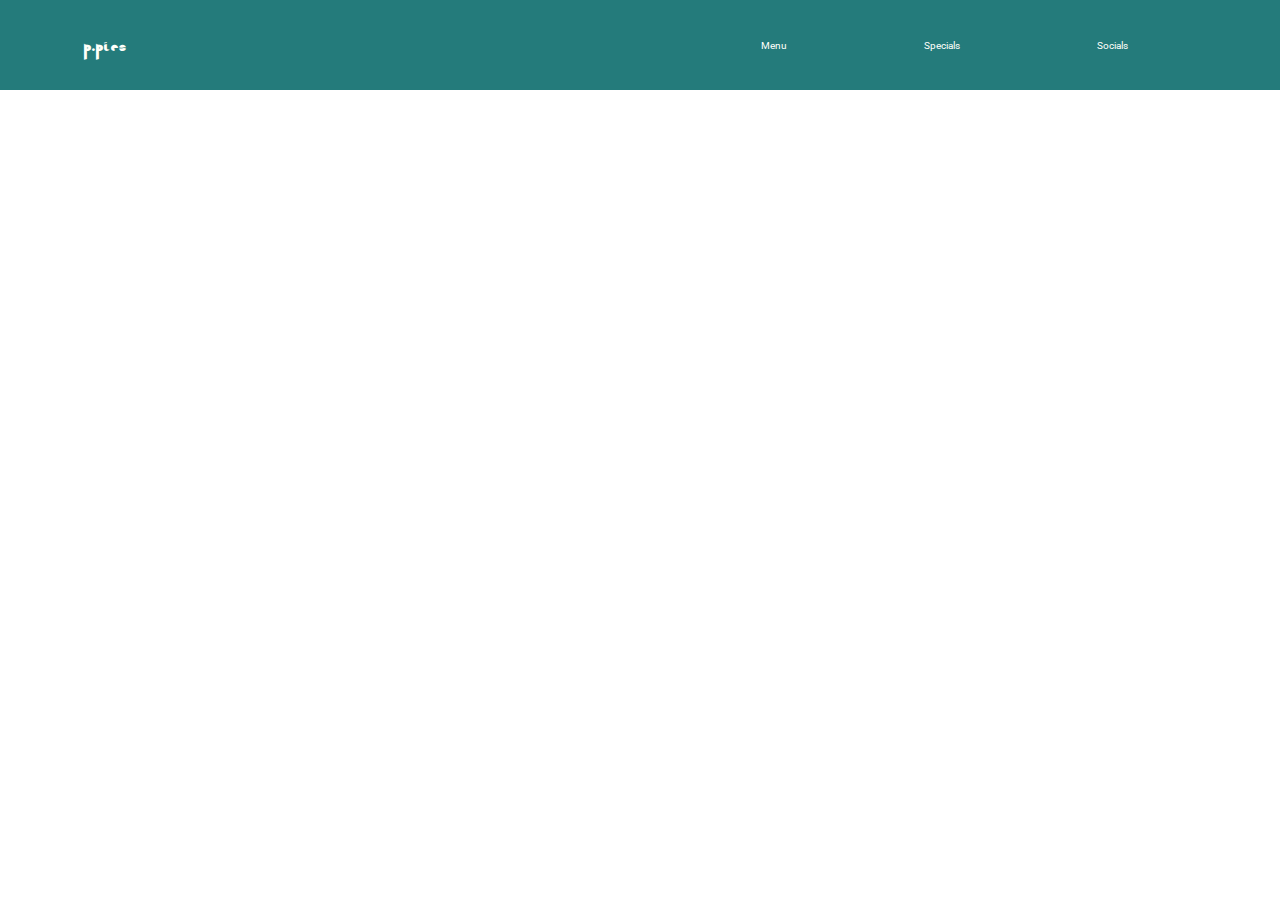
==== SCHW4/index.html @ de07442c "the start of solution for homework week 4" ====
<!DOCTYPE html>
<html lang="en">

<head>
    <meta charset="UTF-8">
    <meta http-equiv="X-UA-Compatible" content="IE=edge">
    <meta name="viewport" content="width=device-width, initial-scale=1.0">
    <link href="https://fonts.googleapis.com/css2?family=Qahiri&family=Roboto:ital,wght@0,100;0,300;0,400;0,500;0,700;0,900;1,100;1,300;1,400;1,500;1,700;1,900&display=swap" rel="stylesheet">
    <link rel="stylesheet" href="./styles.css">
    <title>P.pies | Generation defining</title>
</head>

<body>
    <header class="main-header">
        <nav>
            <h1 id="logo"><a href="#home">P.pies</a></h1>
            <ul>

                <li><a href="#menu">Menu</a></li>
                <li><a href="#specials">Specials</a></li>
                <li><a href="#socials">Socials</a></li>
            </ul>
        </nav>
    </header>

    <main>
        <section id="menu">
            <header class="menu-header"></header>
        </section>
        <section id="specials">
            <header class="specials-header"></header>
        </section>
        <section id="socials">
            <header class="socials-header"></header>
        </section>
    </main>
    <footer></footer>
    <script src="./index.js"></script>
</body>

</html>
---- SCHW4/styles.css ----
/* Global selectors */

* {
    box-sizing: border-box;
    margin: 0;
    padding: 0;
}

html {
    font-size: 62.5%;
    scroll-behavior: smooth;
}

body {
    font-family: 'Roboto', sans-serif;
}

h1 {
    font-size: 2.6rem;
}

h2 {
    font-size: 4.8rem;
}

h3 {
    font-size: 3rem;
}

h4,
h5 {
    font-size: 2.8rem;
}

a {
    color: #fffffa;
    text-decoration: none;
}


/* Nav bar */

.main-header {
    background: #247b7b;
    color: #fff;
    position: sticky;
    top: 0px;
    z-index: 3;
}

nav {
    display: flex;
    width: 90%;
    margin: auto;
    padding: 2rem;
    min-height: 10vh;
    align-items: center;
    flex-wrap: wrap;
}

nav ul {
    display: flex;
    flex: 1 1 40rem;
    justify-content: space-around;
    align-items: center;
    list-style: none;
}

#logo {
    flex: 2 1 40rem;
    font-family: 'Qahiri', sans-serif;
    font-weight: 400;
}
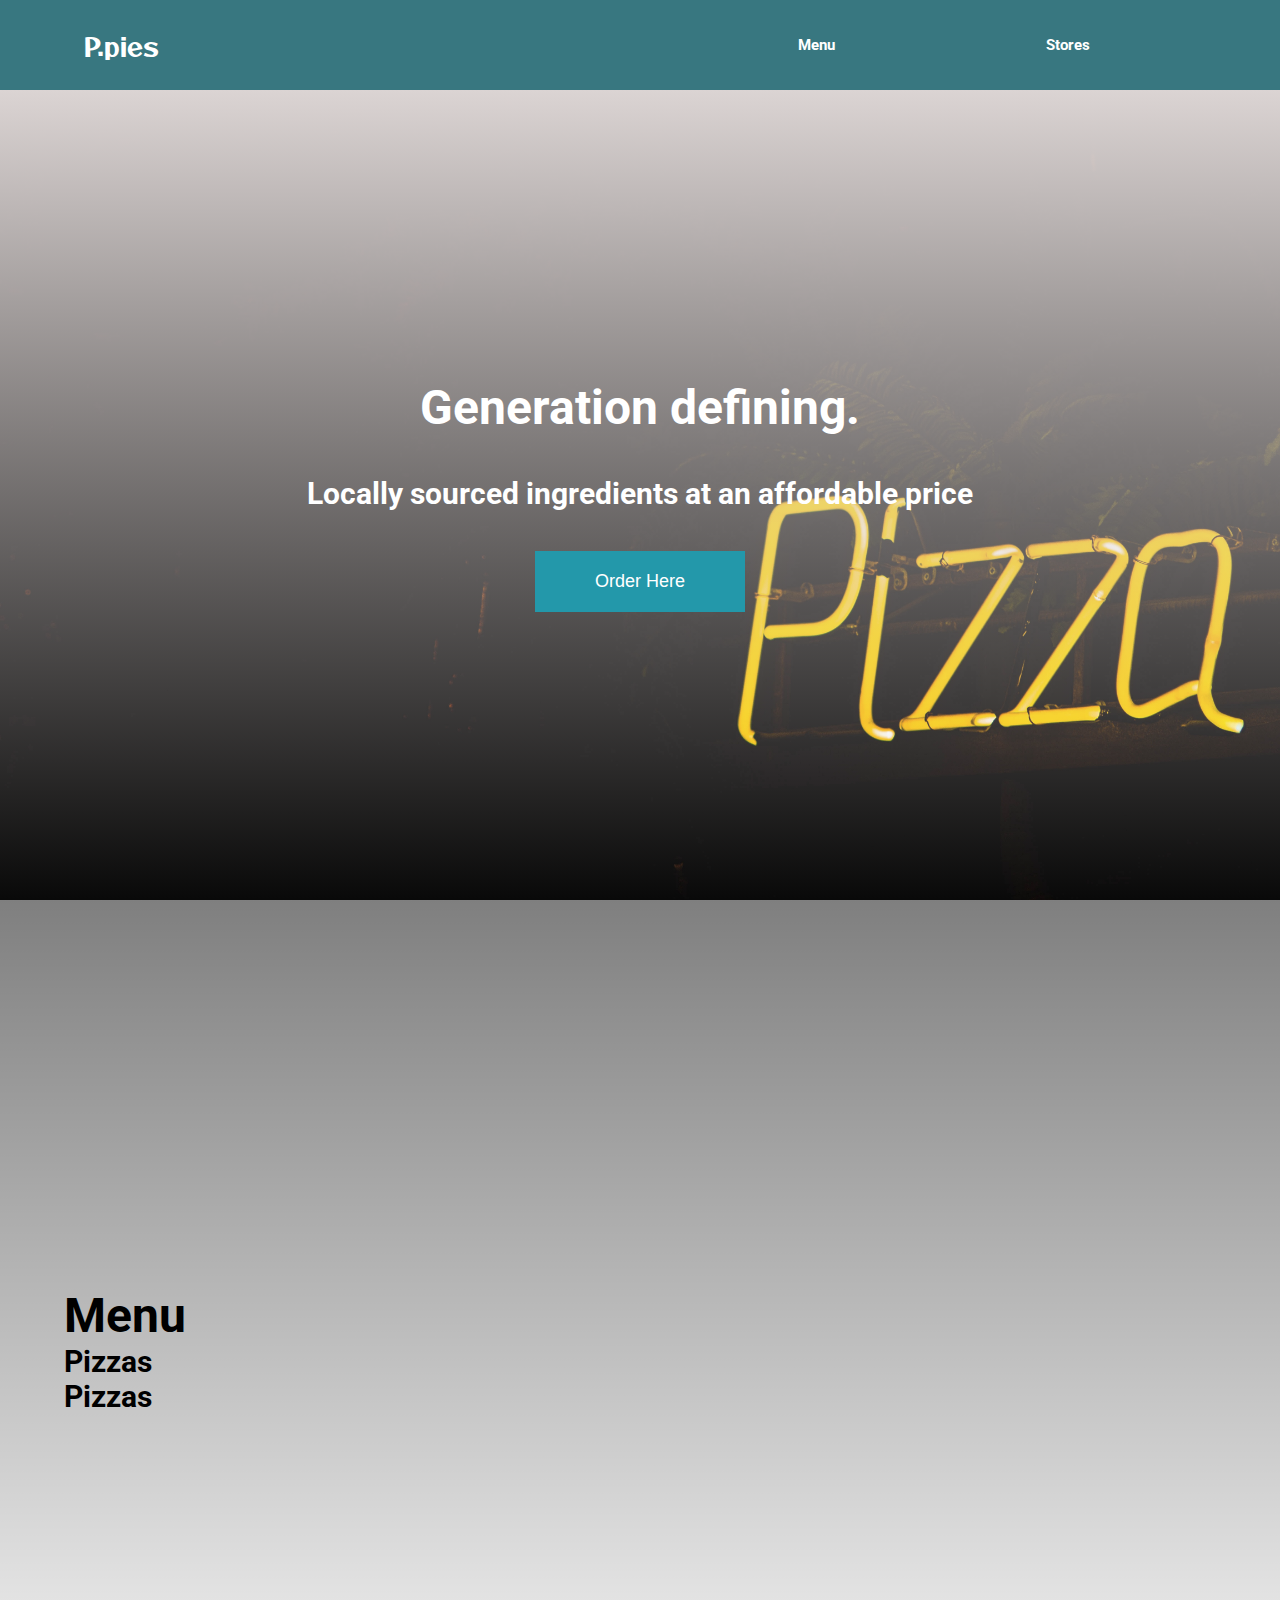
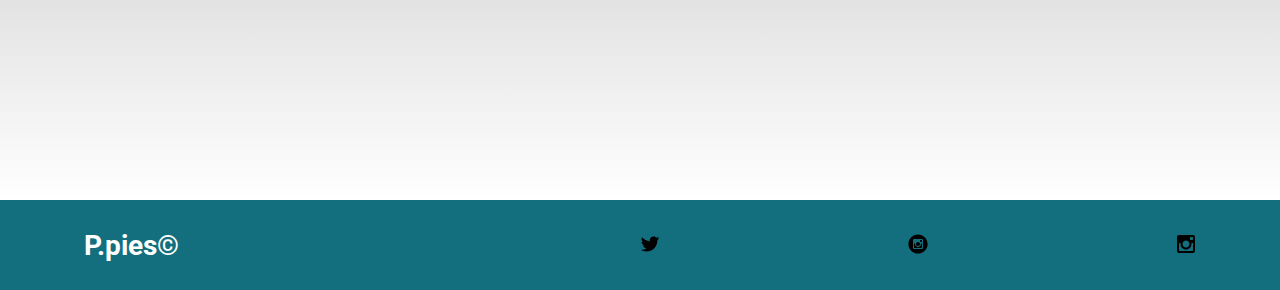
==== commit 9146064f: "adding finshed homework for week 2, and updates for week 4 hw" ====
--- a/SCHW4/index.html
+++ b/SCHW4/index.html
@@ -4,8 +4,7 @@
 <head>
     <meta charset="UTF-8">
     <meta http-equiv="X-UA-Compatible" content="IE=edge">
-    <meta name="viewport" content="width=device-width, initial-scale=1.0">
-    <link href="https://fonts.googleapis.com/css2?family=Qahiri&family=Roboto:ital,wght@0,100;0,300;0,400;0,500;0,700;0,900;1,100;1,300;1,400;1,500;1,700;1,900&display=swap" rel="stylesheet">
+    <link href="https://fonts.googleapis.com/css2?family=Otomanopee+One&family=Roboto:ital,wght@0,100;0,300;0,400;0,500;0,700;0,900;1,100;1,300;1,400;1,500;1,700;1,900&display=swap" rel="stylesheet">
     <link rel="stylesheet" href="./styles.css">
     <title>P.pies | Generation defining</title>
 </head>
@@ -17,24 +16,50 @@
             <ul>
 
                 <li><a href="#menu">Menu</a></li>
-                <li><a href="#specials">Specials</a></li>
-                <li><a href="#socials">Socials</a></li>
+                <li><a href="#stories">Stores</a></li>
             </ul>
         </nav>
     </header>
 
     <main>
+        <section class="hero">
+            <h2>Generation defining.</h2>
+            <h3>Locally sourced ingredients at an affordable price</h3>
+            <button>Order Here</button>
+        </section>
+
         <section id="menu">
-            <header class="menu-header"></header>
+            <header class="menu-header">
+                <div class="menu">
+                    <h2>Menu</h2>
+                    <h3>Pizzas</h3>
+                    <h3>Pizzas</h3>
+                    <ul>
+                    </ul>
+                </div>
+            </header>
         </section>
-        <section id="specials">
-            <header class="specials-header"></header>
-        </section>
-        <section id="socials">
-            <header class="socials-header"></header>
+
+        <section id="stories">
+            <header class="stories-header"></header>
         </section>
     </main>
-    <footer></footer>
+    <footer>
+        <div class="footer-wrapper">
+            <h5><a href="#home">P.pies</a>&copy;</h5>
+            <ul>
+                <li>
+                    <a href="#" title="twitter-social-media"><img src="./icons/twitter.svg" alt="twitter-social-media"></a>
+                </li>
+                <li>
+                    <a href="#" title="instagram-social-media"><img src="./icons/instagram-with-circle.svg" alt="instagram-social-media"></a>
+                </li>
+                <li>
+                    <a href="#" title="instagram-social-media"><img src="./icons/instagram.svg" alt="instagram-social-media"></a>
+                </li>
+            </ul>
+        </div>
+    </footer>
     <script src="./index.js"></script>
 </body>
 
--- a/SCHW4/styles.css
+++ b/SCHW4/styles.css
@@ -33,16 +33,34 @@
 }
 
 a {
-    color: #fffffa;
+    color: #ffff;
     text-decoration: none;
+}
+
+button {
+    padding: 2rem 6rem;
+    background: #2398aa;
+    border: none;
+    color: #fff;
+    font-size: 1.8rem;
+    cursor: pointer;
+    transition: background 0.5s ease-in-out;
+}
+
+button:hover {
+    background: #0f4c55;
+}
+
+button:focus {
+    background: #141e29;
 }
 
 
 /* Nav bar */
 
 .main-header {
-    background: #247b7b;
-    color: #fff;
+    background: #387780;
+    color: rgba(22, 18, 18, 0.63);
     position: sticky;
     top: 0px;
     z-index: 3;
@@ -64,10 +82,83 @@
     justify-content: space-around;
     align-items: center;
     list-style: none;
+    font-weight: 700;
+    font-size: 1.5rem;
 }
 
 #logo {
     flex: 2 1 40rem;
-    font-family: 'Qahiri', sans-serif;
-    font-weight: 400;
+    font-family: 'Otomanopee One', sans-serif;
+    font-weight: 300;
+    font-size: -1rem;
+}
+
+.hero {
+    min-height: 90vh;
+    background: linear-gradient(#DBD4D3, transparent), url('./img/nrd-1ZOZyhfSvfs-unsplash.jpg');
+    background-repeat: no-repeat;
+    background-size: cover;
+    background-position: center;
+    color: #fff;
+    display: flex;
+    flex-direction: column;
+    justify-content: center;
+    align-items: center;
+    text-align: center;
+}
+
+.hero h3 {
+    padding: 4rem;
+}
+
+#menu {
+    min-height: 100vh;
+    background: linear-gradient(rgba(0, 0, 0, 0.5), transparent), url("../img/new-york-page.png");
+    background-size: cover;
+    background-position: center;
+    display: flex;
+    align-items: center;
+    position: relative;
+    overflow: hidden;
+}
+
+.menu-header {
+    width: 90%;
+    margin: auto;
+}
+
+.locations-header h2 {
+    padding: 1rem 0rem;
+    text-decoration: underline;
+    text-decoration-thickness: 0.5rem;
+}
+
+
+/* footer section */
+
+footer {
+    color: white;
+    background: #136f7e;
+}
+
+.footer-wrapper {
+    display: flex;
+    padding: 2rem;
+    width: 90%;
+    margin: auto;
+    align-items: center;
+    min-height: 10vh;
+    flex-wrap: wrap;
+}
+
+footer h5 {
+    flex: 1 1 40rem;
+}
+
+footer ul {
+    display: flex;
+    list-style: none;
+    flex: 1 1 40rem;
+    justify-content: space-between;
+    align-items: center;
 }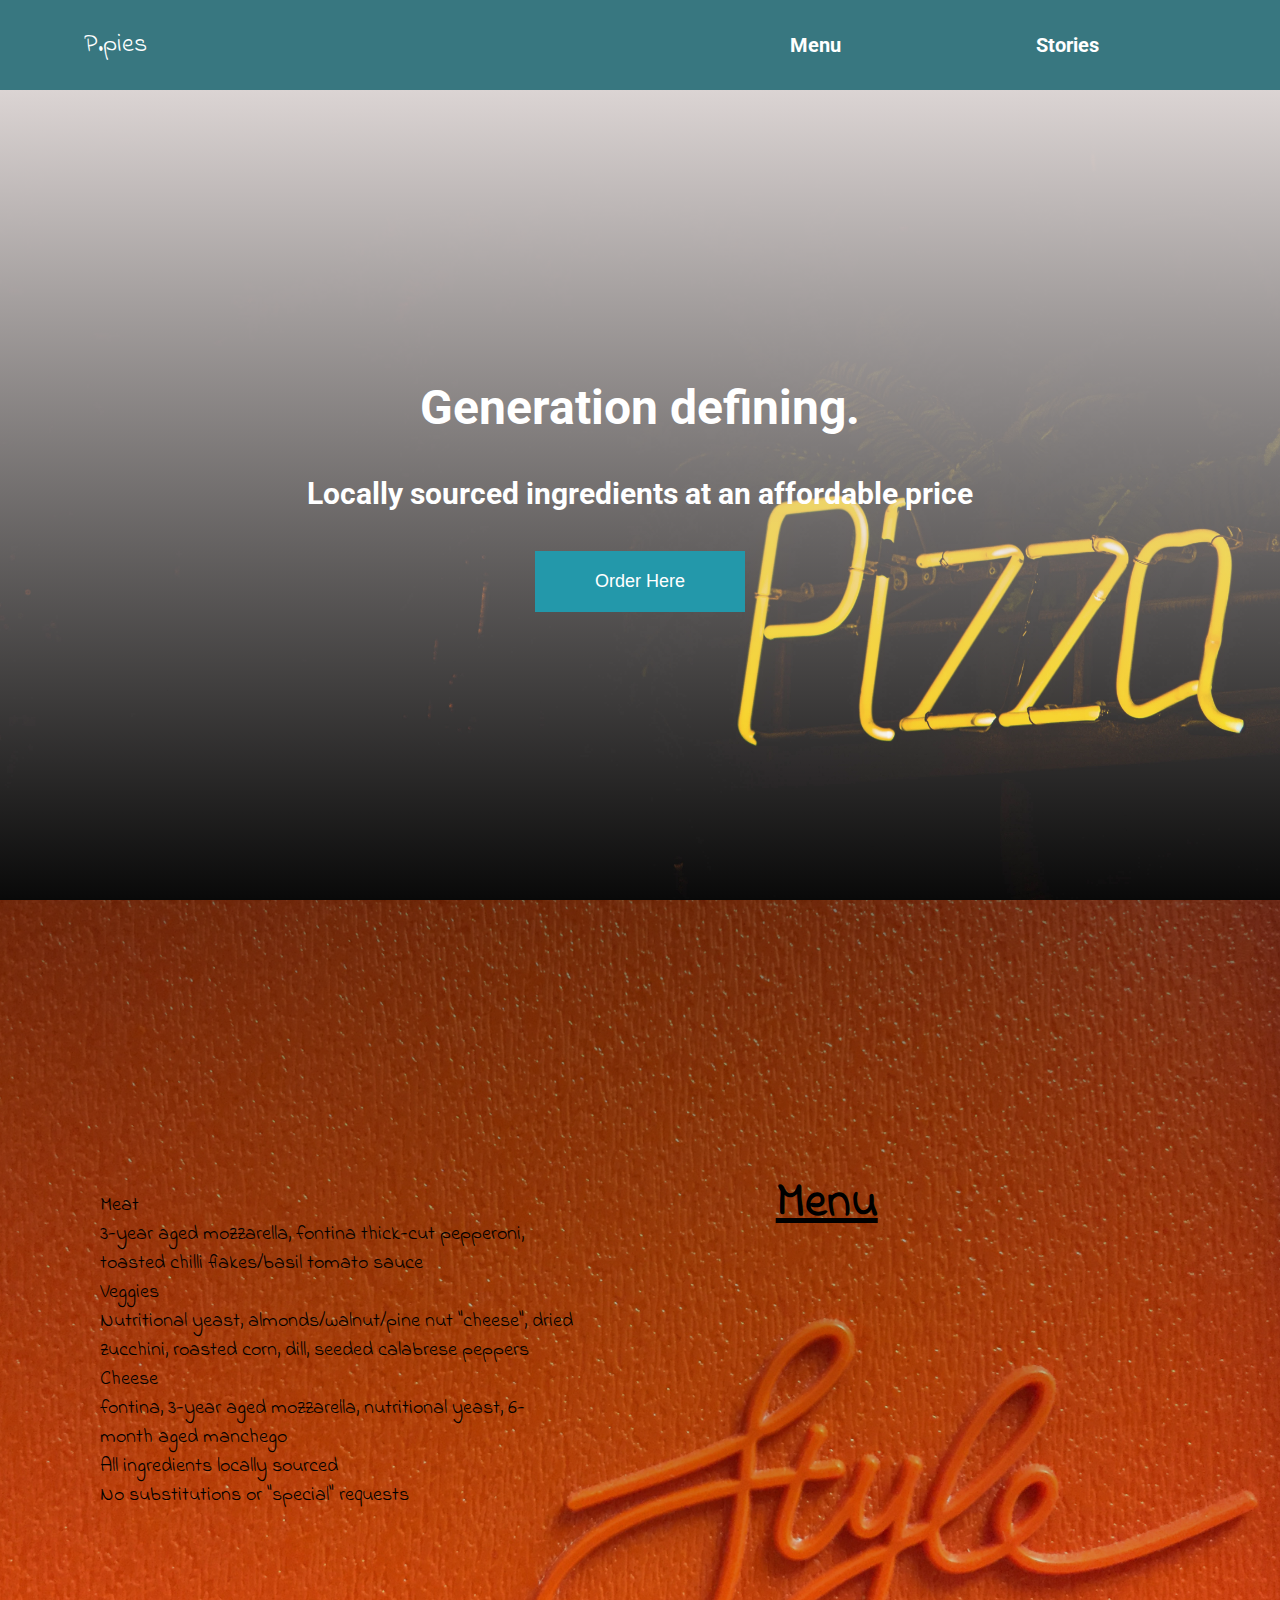
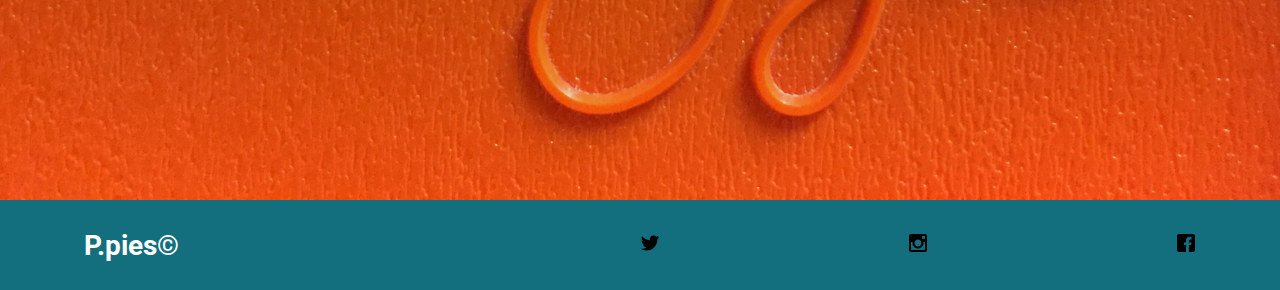
==== commit c092a13e: "completed hw for week 4" ====
--- a/SCHW4/index.html
+++ b/SCHW4/index.html
@@ -3,8 +3,7 @@
 
 <head>
     <meta charset="UTF-8">
-    <meta http-equiv="X-UA-Compatible" content="IE=edge">
-    <link href="https://fonts.googleapis.com/css2?family=Otomanopee+One&family=Roboto:ital,wght@0,100;0,300;0,400;0,500;0,700;0,900;1,100;1,300;1,400;1,500;1,700;1,900&display=swap" rel="stylesheet">
+    <link href="https://fonts.googleapis.com/css2?family=Indie+Flower&family=Roboto:ital,wght@0,100;0,300;0,400;0,500;0,700;0,900;1,100;1,300;1,400;1,500;1,700;1,900&display=swap" rel="stylesheet">
     <link rel="stylesheet" href="./styles.css">
     <title>P.pies | Generation defining</title>
 </head>
@@ -12,11 +11,11 @@
 <body>
     <header class="main-header">
         <nav>
-            <h1 id="logo"><a href="#home">P.pies</a></h1>
+            <h1 id="logo"><a class="pies" href="#">P.pies</a></h1>
             <ul>
 
                 <li><a href="#menu">Menu</a></li>
-                <li><a href="#stories">Stores</a></li>
+                <li><a href="#stories">Stories</a></li>
             </ul>
         </nav>
     </header>
@@ -29,14 +28,18 @@
         </section>
 
         <section id="menu">
+            <div class="menu">
+                <ul>Meat</ul>
+                <li>3-year aged mozzarella, fontina thick-cut pepperoni, toasted chilli flakes/basil tomato sauce</li>
+                <ul>Veggies</ul>
+                <li>Nutritional yeast, almonds/walnut/pine nut "cheese", dried zucchini, roasted corn, dill, seeded calabrese peppers</li>
+                <ul>Cheese</ul>
+                <li>fontina, 3-year aged mozzarella, nutritional yeast, 6-month aged manchego </li>
+                <p>All ingredients locally sourced</p>
+                <p>No substitutions or "special" requests</p>
+            </div>
             <header class="menu-header">
-                <div class="menu">
-                    <h2>Menu</h2>
-                    <h3>Pizzas</h3>
-                    <h3>Pizzas</h3>
-                    <ul>
-                    </ul>
-                </div>
+                <h2>Menu</h2>
             </header>
         </section>
 
@@ -46,16 +49,16 @@
     </main>
     <footer>
         <div class="footer-wrapper">
-            <h5><a href="#home">P.pies</a>&copy;</h5>
+            <h5><a class="pies" href="#">P.pies</a>&copy;</h5>
             <ul>
                 <li>
-                    <a href="#" title="twitter-social-media"><img src="./icons/twitter.svg" alt="twitter-social-media"></a>
+                    <a href="https://twitter.com/home" title="twitter-social-media"><img src="./icons/twitter.svg" alt="twitter-social-media"></a>
                 </li>
                 <li>
-                    <a href="#" title="instagram-social-media"><img src="./icons/instagram-with-circle.svg" alt="instagram-social-media"></a>
+                    <a href="https://www.instagram.com/" title="instagram-social-media"><img src="./icons/instagram.svg" alt="instagram-social-media"></a>
                 </li>
                 <li>
-                    <a href="#" title="instagram-social-media"><img src="./icons/instagram.svg" alt="instagram-social-media"></a>
+                    <a href="https://www.facebook.com/P.pies613" title="facebook-social-media"><img src="./icons/facebook.svg" alt="facebook-social-media"></a>
                 </li>
             </ul>
         </div>
--- a/SCHW4/styles.css
+++ b/SCHW4/styles.css
@@ -17,6 +17,15 @@
 
 h1 {
     font-size: 2.6rem;
+}
+
+li,
+ul,
+button,
+label,
+input,
+p {
+    font-size: 2rem;
 }
 
 h2 {
@@ -88,7 +97,7 @@
 
 #logo {
     flex: 2 1 40rem;
-    font-family: 'Otomanopee One', sans-serif;
+    font-family: 'Indie Flower', cursive;
     font-weight: 300;
     font-size: -1rem;
 }
@@ -113,7 +122,7 @@
 
 #menu {
     min-height: 100vh;
-    background: linear-gradient(rgba(0, 0, 0, 0.5), transparent), url("../img/new-york-page.png");
+    background: linear-gradient(rgba(0, 0, 0, 0.5), transparent), url("./img/marcus-ganahl-W5qgKZj-qnk-unsplash.jpg");
     background-size: cover;
     background-position: center;
     display: flex;
@@ -122,15 +131,23 @@
     overflow: hidden;
 }
 
+.menu {
+    font-family: 'Indie Flower', cursive;
+    list-style: none;
+    padding: 1rem 10rem;
+    font-size: 20rem;
+}
+
 .menu-header {
     width: 90%;
     margin: auto;
 }
 
-.locations-header h2 {
-    padding: 1rem 0rem;
+.menu-header h2 {
+    padding: 0rem 10rem 29.5rem 10rem;
     text-decoration: underline;
     text-decoration-thickness: 0.5rem;
+    font-family: 'Indie Flower', cursive;
 }
 
 
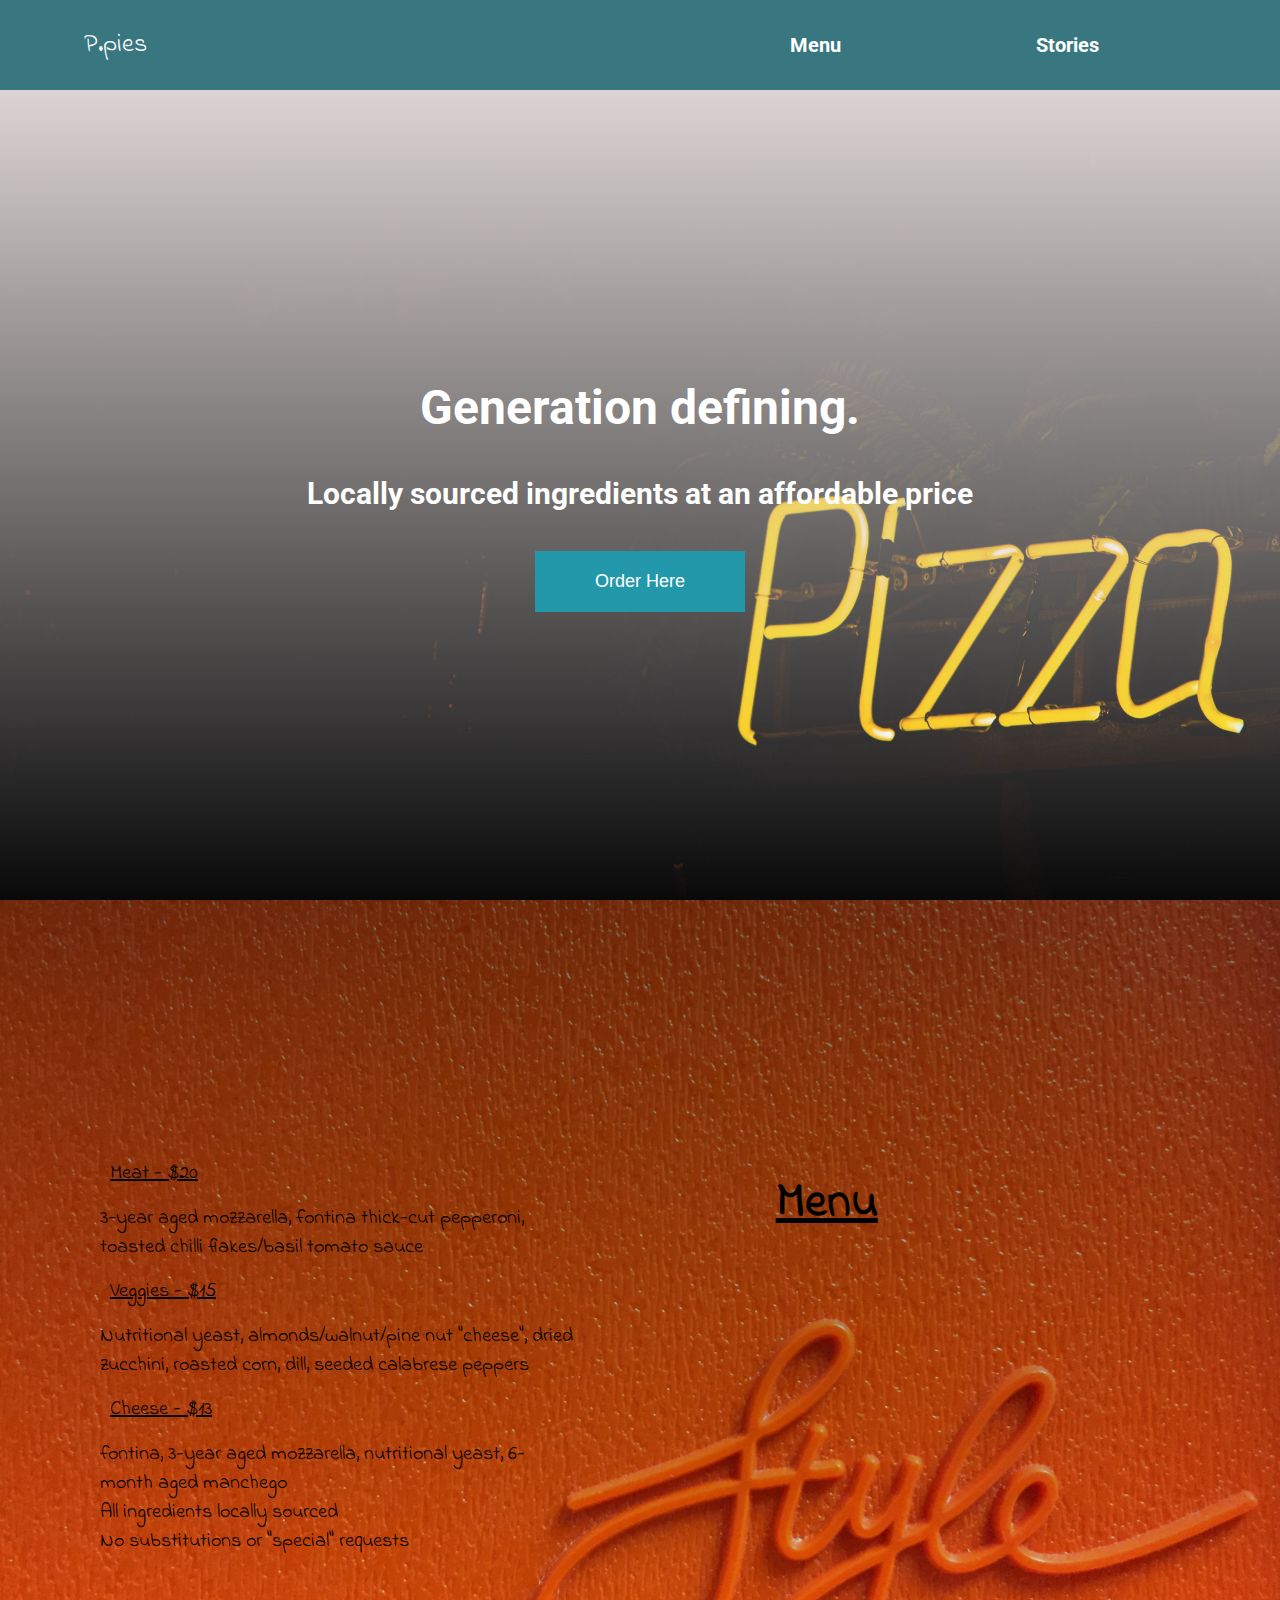
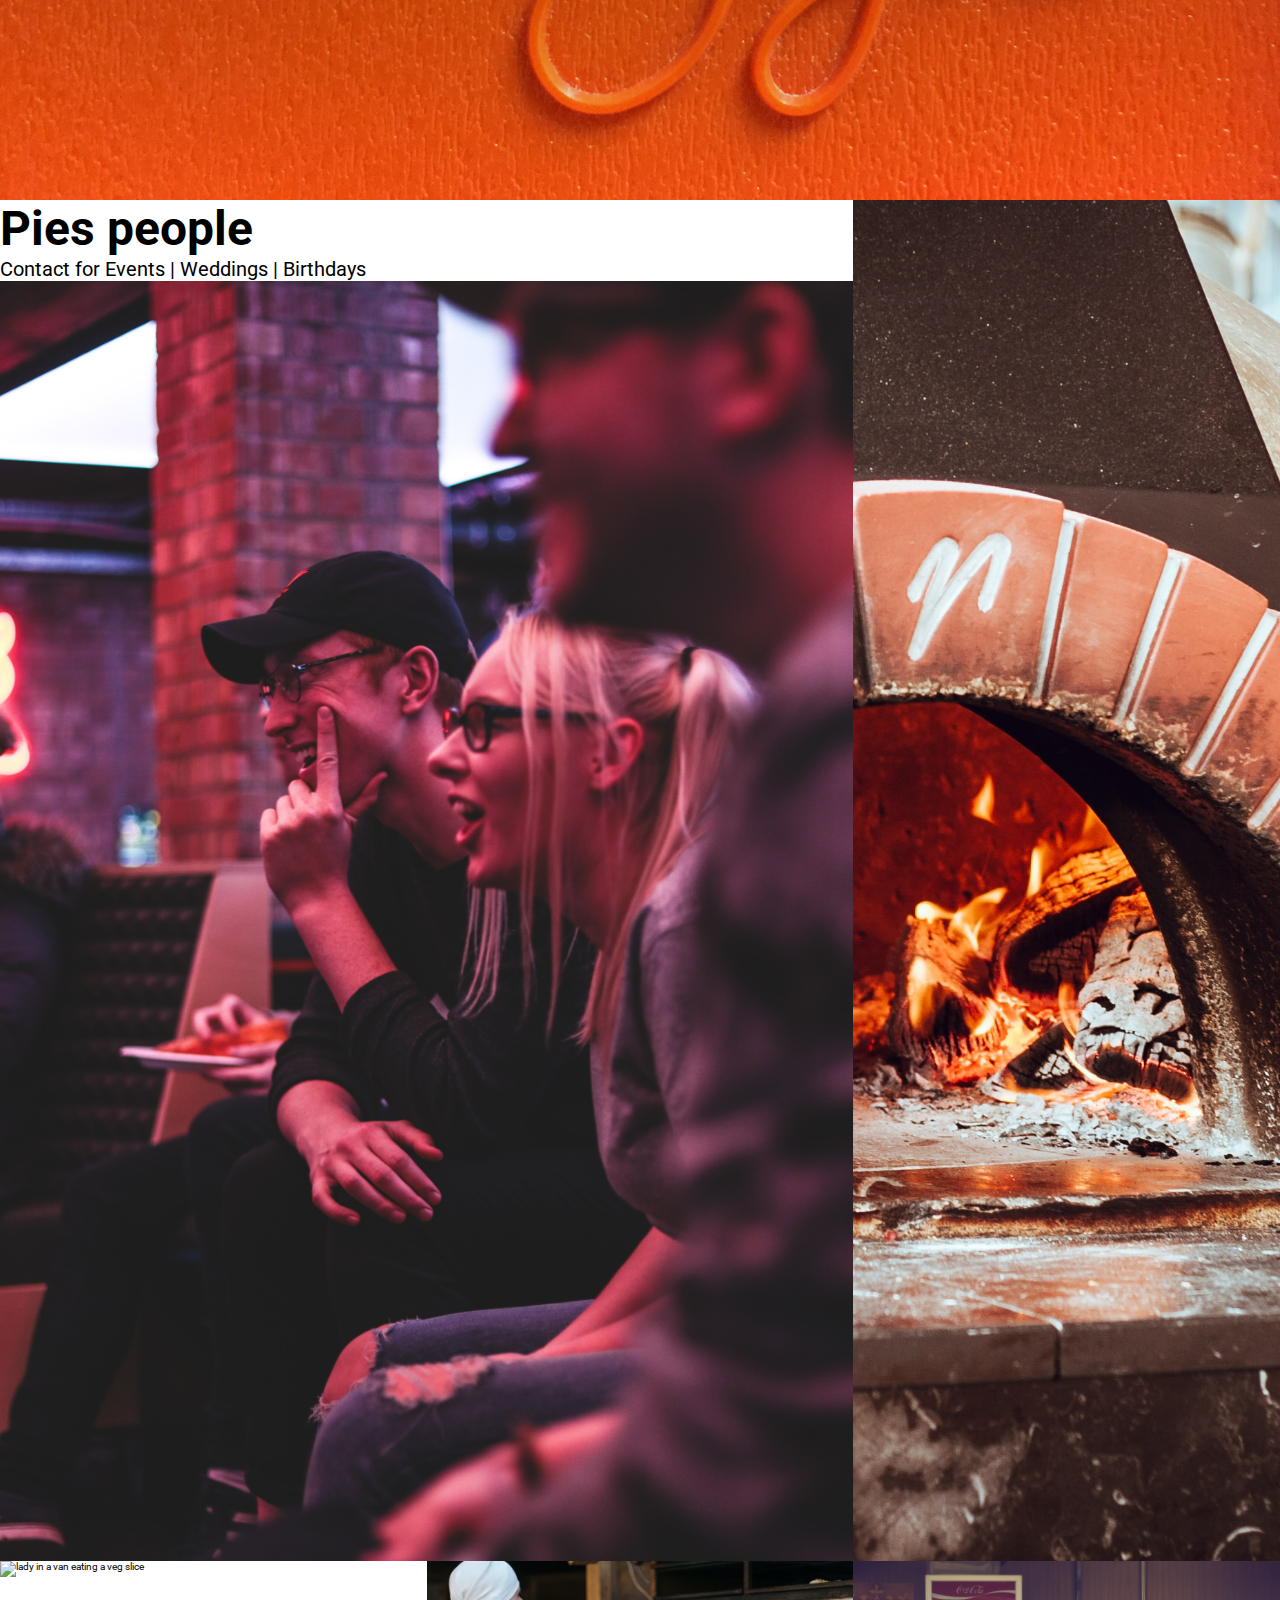
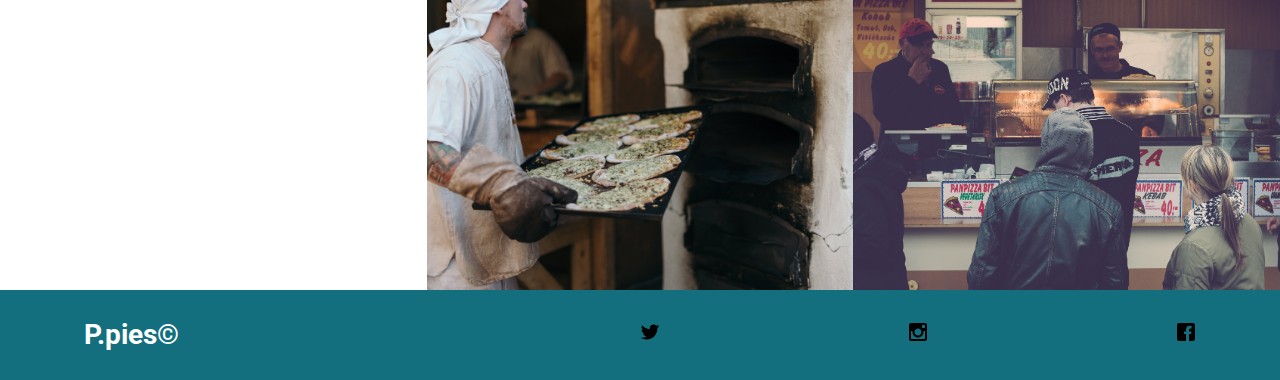
==== commit 2f5dbe72: "finished homewrok for week 4" ====
--- a/SCHW4/index.html
+++ b/SCHW4/index.html
@@ -13,7 +13,6 @@
         <nav>
             <h1 id="logo"><a class="pies" href="#">P.pies</a></h1>
             <ul>
-
                 <li><a href="#menu">Menu</a></li>
                 <li><a href="#stories">Stories</a></li>
             </ul>
@@ -29,11 +28,11 @@
 
         <section id="menu">
             <div class="menu">
-                <ul>Meat</ul>
+                <ul>Meat - $20</ul>
                 <li>3-year aged mozzarella, fontina thick-cut pepperoni, toasted chilli flakes/basil tomato sauce</li>
-                <ul>Veggies</ul>
+                <ul>Veggies - $15</ul>
                 <li>Nutritional yeast, almonds/walnut/pine nut "cheese", dried zucchini, roasted corn, dill, seeded calabrese peppers</li>
-                <ul>Cheese</ul>
+                <ul>Cheese - $13</ul>
                 <li>fontina, 3-year aged mozzarella, nutritional yeast, 6-month aged manchego </li>
                 <p>All ingredients locally sourced</p>
                 <p>No substitutions or "special" requests</p>
@@ -44,7 +43,17 @@
         </section>
 
         <section id="stories">
-            <header class="stories-header"></header>
+            <div class="gallery" id="gallery">
+                <header class="stories-header">
+                    <h2>Pies people</h2>
+                    <p> Contact for Events | Weddings | Birthdays</p>
+                </header>
+                <img class="gallery1" src="./img/axville-ox7SACCsnRA-unsplash.jpg" alt="woodBurningOven" />
+                <img class="gallery2" src="./img/cathal-mac-an-bheatha-CJAKsppS2co-unsplash.jpg" alt="AGroupOfPeopleEnjoyingAMeatPie" />
+                <img class="gallery3" src="./img/gbarkz-cMHzDQ8ZPMM-unsplash.jpg" alt="lady in a van eating a veg slice" />
+                <img class="gallery4" src="./img/roman-kraft-jHu6Zyarhyk-unsplash.jpg" alt="AGroupOfVeggiePiesBeingSentToTheirBirthPlace" />
+                <img class="gallery5" src="./img/stefan-barkman-ysambitxV8M-unsplash.jpg" alt="LateEveningRisersQuicklyGrabbingAPie" />
+            </div>
         </section>
     </main>
     <footer>
--- a/SCHW4/styles.css
+++ b/SCHW4/styles.css
@@ -120,6 +120,9 @@
     padding: 4rem;
 }
 
+
+/* Menu Section */
+
 #menu {
     min-height: 100vh;
     background: linear-gradient(rgba(0, 0, 0, 0.5), transparent), url("./img/marcus-ganahl-W5qgKZj-qnk-unsplash.jpg");
@@ -143,6 +146,12 @@
     margin: auto;
 }
 
+.menu ul {
+    line-height: 2;
+    padding: 1rem;
+    text-decoration: underline;
+}
+
 .menu-header h2 {
     padding: 0rem 10rem 29.5rem 10rem;
     text-decoration: underline;
@@ -151,6 +160,42 @@
 }
 
 
+/* Stories section */
+
+.gallery {
+    display: grid;
+    min-height: 100vh;
+    grid-template-columns: repeat(3, 1fr);
+    position: relative;
+}
+
+.gallery img {
+    width: 100%;
+    height: 100%;
+    object-fit: cover;
+}
+
+.gallery1 {
+    grid-column: 1/3;
+}
+
+.gallery2 {
+    grid-column: 3/4;
+    grid-row: 1/3;
+}
+
+.gallery-header {
+    position: absolute;
+    top: 50%;
+    left: 50%;
+    transform: translate(-50%, -50%);
+    color: #E83151;
+    background: #E83151;
+    padding: 5rem 10rem;
+    text-align: center;
+}
+
+
 /* footer section */
 
 footer {
